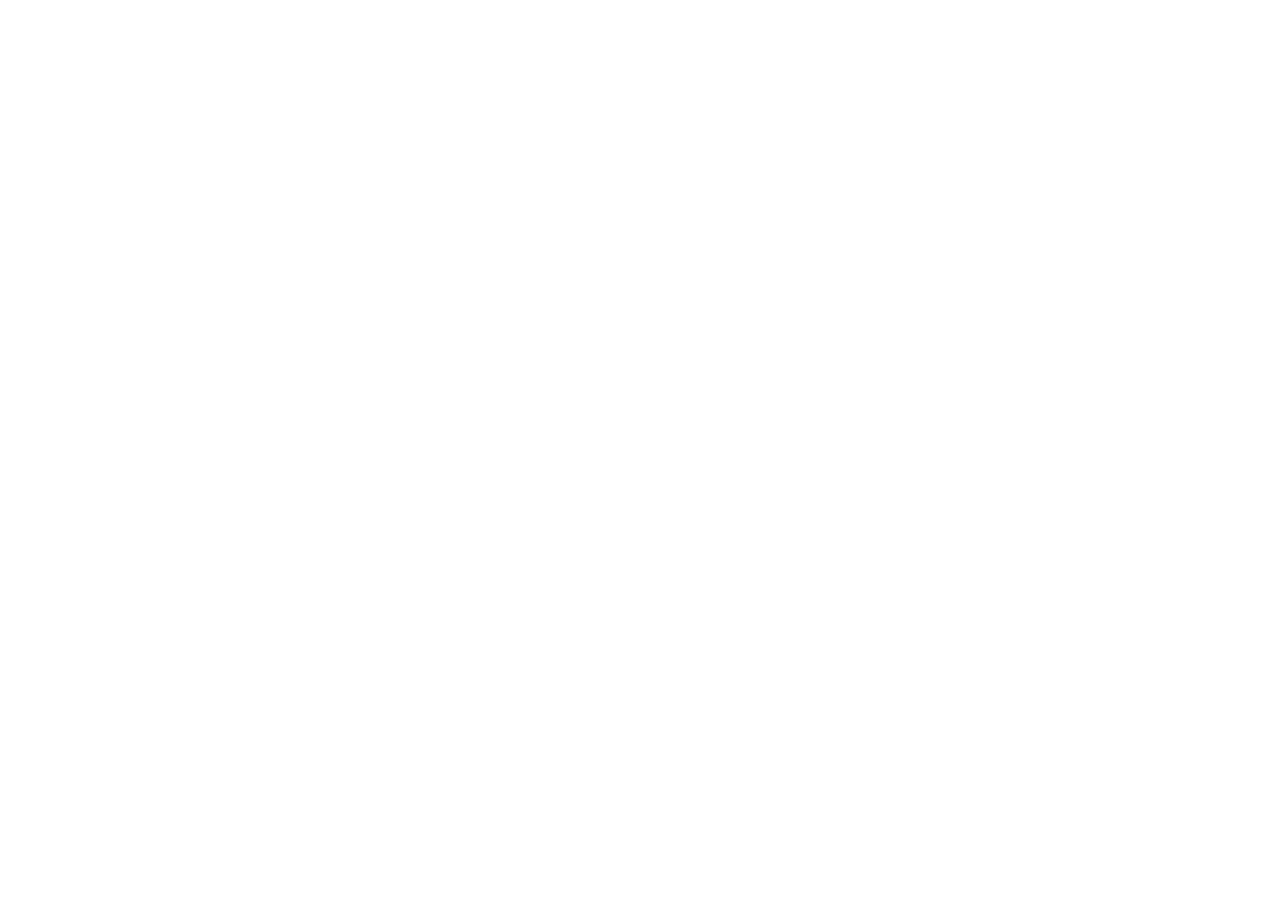
==== Index.html @ 3fca9f95 "Шаблон сайта" ====
<!DOCTYPE html>
<html lang="en">
  <head>
    <meta charset="UTF-8" />
    <meta name="viewport" content="width=device-width, initial-scale=1.0" />
    <link rel="stylesheet" href="style.css" />
    <title>Abito</title>
  </head>
  <body></body>
</html>
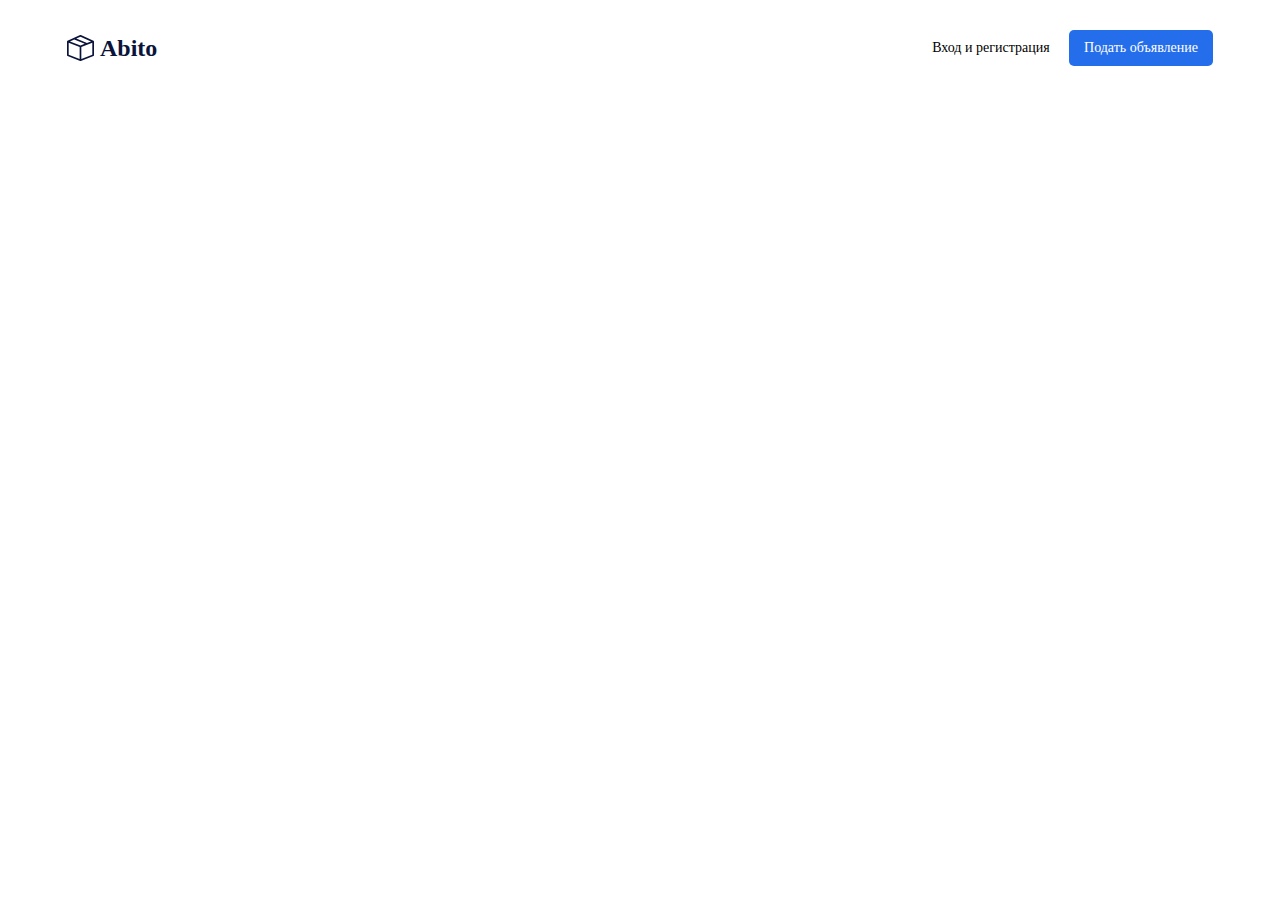
==== commit 59f03c23: "Сверстана шапка" ====
--- a/Index.html
+++ b/Index.html
@@ -6,5 +6,24 @@
     <link rel="stylesheet" href="style.css" />
     <title>Abito</title>
   </head>
-  <body></body>
+  <body>
+    <header>
+      <div class="container">
+        <div class="header-box">
+          <div class="header-logo">
+            <img src="./icon/kub.svg" alt="kub" />
+            <span>Abito</span>
+          </div>
+          <div class="header-controls">
+            <button class="btn btn-outline">Вход и регистрация</button>
+            <button class="btn btn-primary">Подать объявление</button>
+          </div>
+
+          <div class="header-burger">
+            <img src="./icon/Menu1.svg" alt="Menu1" />
+          </div>
+        </div>
+      </div>
+    </header>
+  </body>
 </html>
--- a/style.css
+++ b/style.css
@@ -0,0 +1,94 @@
+* {
+  margin: 0;
+  padding: 0;
+  box-sizing: border-box;
+  font-family: sans-serif;
+}
+.container {
+  max-width: 1170px;
+  padding: 0 12px;
+  margin: 0 auto;
+}
+
+.header-box {
+  padding-top: 30px;
+  padding-bottom: 24px;
+  display: flex;
+  justify-content: space-between;
+  align-items: center;
+}
+
+.header-logo {
+  display: flex;
+  justify-content: flex-start;
+  gap: 6px;
+  align-items: center;
+}
+
+.header-logo span {
+  color: rgb(10, 20, 58);
+  font-family: Roboto;
+  font-size: 24px;
+  font-weight: 700;
+  line-height: 28px;
+  letter-spacing: 0%;
+  text-align: left;
+}
+
+.header-burger {
+  width: 30px;
+  height: 19px;
+  display: none;
+}
+
+.btn {
+  padding: 10px 15px 10px 15px;
+  border-radius: 5px;
+  border: none;
+}
+
+.btn-outline {
+  font-family: Roboto;
+  font-size: 14px;
+  font-weight: 400;
+  line-height: 16px;
+  text-align: center;
+  background-color: transparent;
+  cursor: pointer;
+}
+
+.btn-primary {
+  color: rgb(255, 255, 255);
+  font-family: Roboto;
+  font-size: 14px;
+  font-weight: 400;
+  line-height: 16px;
+  text-align: center;
+  background: rgb(37, 110, 235);
+}
+
+@media (max-width: 1200px) {
+  .container {
+    max-width: 930px;
+  }
+}
+
+@media (max-width: 991px) {
+  .container {
+    max-width: 730px;
+  }
+}
+
+@media (max-width: 786px) {
+  .container {
+    max-width: 100%;
+  }
+
+  .header-burger {
+    display: block;
+  }
+
+  .header-controls {
+    display: none;
+  }
+}
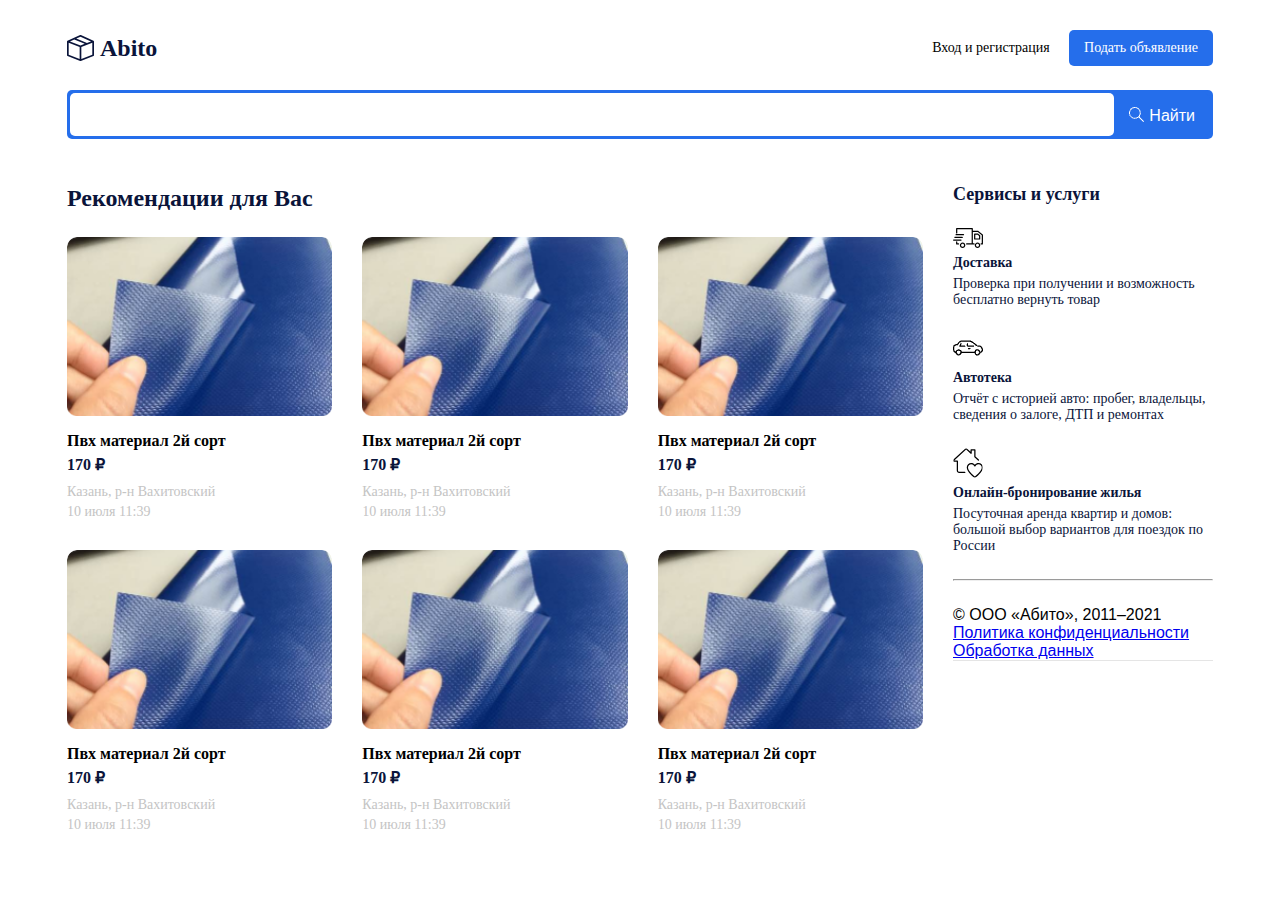
==== commit 4d6dd099: "Сверстана страница картинок" ====
--- a/Index.html
+++ b/Index.html
@@ -25,5 +25,200 @@
         </div>
       </div>
     </header>
+    <main>
+      <section class="search">
+        <div class="container">
+          <div class="search-box">
+            <input type="text" />
+            <button class="btn btn-primary search-btn">
+              <img class="search-btn_icon" src="./icon/lupa.png" alt="lupa" />
+              <span class="search-btn_text">Найти</span>
+            </button>
+          </div>
+        </div>
+      </section>
+      <section class="content">
+        <div class="container">
+          <div class="content-box">
+            <div class="content-main">
+              <h2 class="content-main_title">Рекомендации для Вас</h2>
+              <div class="content-main_list">
+                <a href="#" class="content-main_list-item">
+                  <img
+                    class="content-main_list-item_img"
+                    src="./img/plenka.png"
+                    alt="plenka"
+                  />
+                  <h5 class="content-main_list-item_title">
+                    Пвх материал 2й сорт
+                  </h5>
+                  <strong class="content-main_list-item_price">170 ₽</strong>
+                  <div class="content-main_list-item-desc_box">
+                    <span class="content-main_list-item_desc"
+                      >Казань, р-н Вахитовский</span
+                    >
+                    <span class="content-main_list-item_desc"
+                      >10 июля 11:39</span
+                    >
+                  </div>
+                </a>
+                <a href="#" class="content-main_list-item">
+                  <img
+                    class="content-main_list-item_img"
+                    src="./img/plenka.png"
+                    alt="plenka"
+                  />
+                  <h5 class="content-main_list-item_title">
+                    Пвх материал 2й сорт
+                  </h5>
+                  <strong class="content-main_list-item_price">170 ₽</strong>
+                  <div class="content-main_list-item-desc_box">
+                    <span class="content-main_list-item_desc"
+                      >Казань, р-н Вахитовский</span
+                    >
+                    <span class="content-main_list-item_desc"
+                      >10 июля 11:39</span
+                    >
+                  </div>
+                </a>
+                <a href="#" class="content-main_list-item">
+                  <img
+                    class="content-main_list-item_img"
+                    src="./img/plenka.png"
+                    alt="plenka"
+                  />
+                  <h5 class="content-main_list-item_title">
+                    Пвх материал 2й сорт
+                  </h5>
+                  <strong class="content-main_list-item_price">170 ₽</strong>
+                  <div class="content-main_list-item-desc_box">
+                    <span class="content-main_list-item_desc"
+                      >Казань, р-н Вахитовский</span
+                    >
+                    <span class="content-main_list-item_desc"
+                      >10 июля 11:39</span
+                    >
+                  </div>
+                </a>
+                <a href="#" class="content-main_list-item">
+                  <img
+                    class="content-main_list-item_img"
+                    src="./img/plenka.png"
+                    alt="plenka"
+                  />
+                  <h5 class="content-main_list-item_title">
+                    Пвх материал 2й сорт
+                  </h5>
+                  <strong class="content-main_list-item_price">170 ₽</strong>
+                  <div class="content-main_list-item-desc_box">
+                    <span class="content-main_list-item_desc"
+                      >Казань, р-н Вахитовский</span
+                    >
+                    <span class="content-main_list-item_desc"
+                      >10 июля 11:39</span
+                    >
+                  </div>
+                </a>
+                <a href="#" class="content-main_list-item">
+                  <img
+                    class="content-main_list-item_img"
+                    src="./img/plenka.png"
+                    alt="plenka"
+                  />
+                  <h5 class="content-main_list-item_title">
+                    Пвх материал 2й сорт
+                  </h5>
+                  <strong class="content-main_list-item_price">170 ₽</strong>
+                  <div class="content-main_list-item-desc_box">
+                    <span class="content-main_list-item_desc"
+                      >Казань, р-н Вахитовский</span
+                    >
+                    <span class="content-main_list-item_desc"
+                      >10 июля 11:39</span
+                    >
+                  </div>
+                </a>
+                <a href="#" class="content-main_list-item">
+                  <img
+                    class="content-main_list-item_img"
+                    src="./img/plenka.png"
+                    alt="plenka"
+                  />
+                  <h5 class="content-main_list-item_title">
+                    Пвх материал 2й сорт
+                  </h5>
+                  <strong class="content-main_list-item_price">170 ₽</strong>
+                  <div class="content-main_list-item-desc_box">
+                    <span class="content-main_list-item_desc"
+                      >Казань, р-н Вахитовский</span
+                    >
+                    <span class="content-main_list-item_desc"
+                      >10 июля 11:39</span
+                    >
+                  </div>
+                </a>
+              </div>
+            </div>
+            <div class="content-side">
+              <h3 class="content-side_title">Сервисы и услуги</h3>
+              <div class="content-side_box">
+                <div class="content-side_list">
+                  <div class="content-side_list-item">
+                    <img
+                      class="content-side_list-img"
+                      src="./icon/gruz.svg"
+                      alt="gruz"
+                    />
+                    <h5 class="content-side_list-title">Доставка</h5>
+                    <p class="content-side_list-text">
+                      Проверка при получении и возможность бесплатно вернуть
+                      товар
+                    </p>
+                  </div>
+                  <div class="content-side_list-item">
+                    <img
+                      class="content-side_list-img"
+                      src="./icon/avto.png"
+                      alt="avto"
+                    />
+                    <h5 class="content-side_list-title">Автотека</h5>
+                    <p class="content-side_list-text">
+                      Отчёт с историей авто: пробег, владельцы, сведения о
+                      залоге, ДТП и ремонтах
+                    </p>
+                  </div>
+                  <div class="content-side_list-item">
+                    <img
+                      class="content-side_list-img"
+                      src="./icon/love1.svg"
+                      alt="love1"
+                    />
+                    <h5 class="content-side_list-title">
+                      Онлайн-бронирование жилья
+                    </h5>
+                    <p class="content-side_list-text">
+                      Посуточная аренда квартир и домов: большой выбор вариантов
+                      для поездок по России
+                    </p>
+                  </div>
+                  <hr />
+                  <div class="content-side_footer">
+                    <p class="content-side_footer-item">
+                      © ООО «Абито», 2011–2021
+                    </p>
+                    <a class="content-side_footer-item" href="#"
+                      >Политика конфиденциальности</a
+                    >
+                    <a class="content-side_footer-item" href="#"
+                      >Обработка данных</a
+                    >
+                  </div>
+                </div>
+              </div>
+            </div>
+          </div>
+        </div>
+      </section>
+    </main>
   </body>
 </html>
--- a/style.css
+++ b/style.css
@@ -67,16 +67,210 @@
   background: rgb(37, 110, 235);
 }
 
+.search {
+  margin-bottom: 45px;
+}
+
+.search-box {
+  width: 100%;
+  border-radius: 5px;
+  background-color: rgb(37, 110, 235);
+  padding: 3px;
+  display: flex;
+  align-items: center;
+  justify-content: flex-start;
+}
+
+.search-box input {
+  flex-grow: 1;
+  padding: 14px 22px;
+  border-radius: 5px;
+  outline: none;
+  border: none;
+  min-width: 0;
+}
+
+.search-btn {
+  display: flex;
+  align-items: center;
+  gap: 3px;
+}
+
+.search-btn .search-btn_text {
+  margin-left: 2px;
+  padding-top: 2px;
+  font-size: 16px;
+  line-height: 19px;
+}
+
+.search-btn .search-btn_icon {
+  width: 15px;
+  height: 15px;
+}
+
+.content-box {
+  display: flex;
+  justify-content: space-between;
+  align-items: flex-start;
+  gap: 30px;
+}
+
+.content {
+  padding-bottom: 50px;
+}
+
+.content-main {
+  flex-grow: 1;
+}
+
+.content-side {
+  width: 260px;
+  min-width: 260px;
+}
+
+.content-main_title {
+  color: rgb(10, 20, 58);
+  font-family: Roboto;
+  font-size: 24px;
+  font-weight: 700;
+  line-height: 28px;
+  text-align: left;
+  margin-top: 0;
+  margin-bottom: 25px;
+}
+
+.content-main_list {
+  display: flex;
+  justify-content: space-between;
+  flex-wrap: wrap;
+  row-gap: 30px;
+}
+
+.content-main_list-item {
+  width: calc((100% - 60px) / 3);
+  display: flex;
+  flex-direction: column;
+  align-items: flex-start;
+  border-radius: 10px;
+  overflow: hidden;
+  text-decoration: none;
+}
+
+.content-main_list-item_img {
+  width: 100%;
+}
+
+.content-main_list-item_title {
+  margin-top: 15px;
+  margin-bottom: 5px;
+  color: #000;
+  font-family: Roboto;
+  font-size: 16px;
+  font-weight: 700;
+  line-height: 19px;
+  text-align: left;
+}
+
+.content-main_list-item:hover .content-main_list-item_title {
+  color: rgb(37, 110, 235);
+}
+
+.content-main_list-item_price {
+  color: rgb(10, 20, 58);
+  font-family: Roboto;
+  font-size: 16px;
+  font-weight: 700;
+  line-height: 19px;
+  text-align: left;
+  margin-bottom: 10px;
+}
+
+.content-main_list-item-desc_box {
+  display: flex;
+  flex-direction: column;
+  gap: 4px;
+}
+
+.content-main_list-item_desc {
+  color: rgb(196, 196, 196);
+  font-family: Roboto;
+  font-size: 14px;
+  font-weight: 400;
+  line-height: 16px;
+  text-align: left;
+}
+
+.content-side_title {
+  color: rgb(10, 20, 58);
+  font-family: Roboto;
+  font-size: 18px;
+  font-weight: 700;
+  line-height: 21px;
+  text-align: left;
+  margin-bottom: 23px;
+}
+
+.content-side_list {
+  display: flex;
+  flex-direction: column;
+  justify-content: space-between;
+  gap: 25px;
+  height: 100%;
+  border-bottom: 1px solid rgb(229, 229, 229);
+
+.content-side_list-title {
+  margin-top: 7px;
+  margin-bottom: 5px;
+  color: rgb(10, 20, 58);
+  font-family: Roboto;
+  font-size: 14px;
+  font-weight: 700;
+  line-height: 16px;
+  text-align: left;
+}
+
+.content-side_list-text {
+  color: rgb(10, 20, 58);
+  font-family: Roboto;
+  font-size: 14px;
+  font-weight: 400;
+  line-height: 16px;
+  text-align: left;
+}
+
+.content-side_list-item {
+  display: flex;
+  flex-direction: column;
+  align-items: flex-start;
+}
+
+
 @media (max-width: 1200px) {
   .container {
     max-width: 930px;
   }
+  .content-main_list-item {
+    width: calc((100% - 30px) / 2);
+  }
 }
 
 @media (max-width: 991px) {
   .container {
     max-width: 730px;
   }
+
+  .content-box {
+    flex-direction: column;
+    justify-content: start;
+  }
+
+  .content-main {
+    width: 100%;
+  }
+
+  .content-side {
+    width: 100%;
+  }
 }
 
 @media (max-width: 786px) {
@@ -91,4 +285,14 @@
   .header-controls {
     display: none;
   }
-}
+
+  .search-btn_text {
+    display: none;
+  }
+}
+
+@media (max-width: 480px) {
+  .content-main_list-item {
+    width: 100%;
+  }
+}
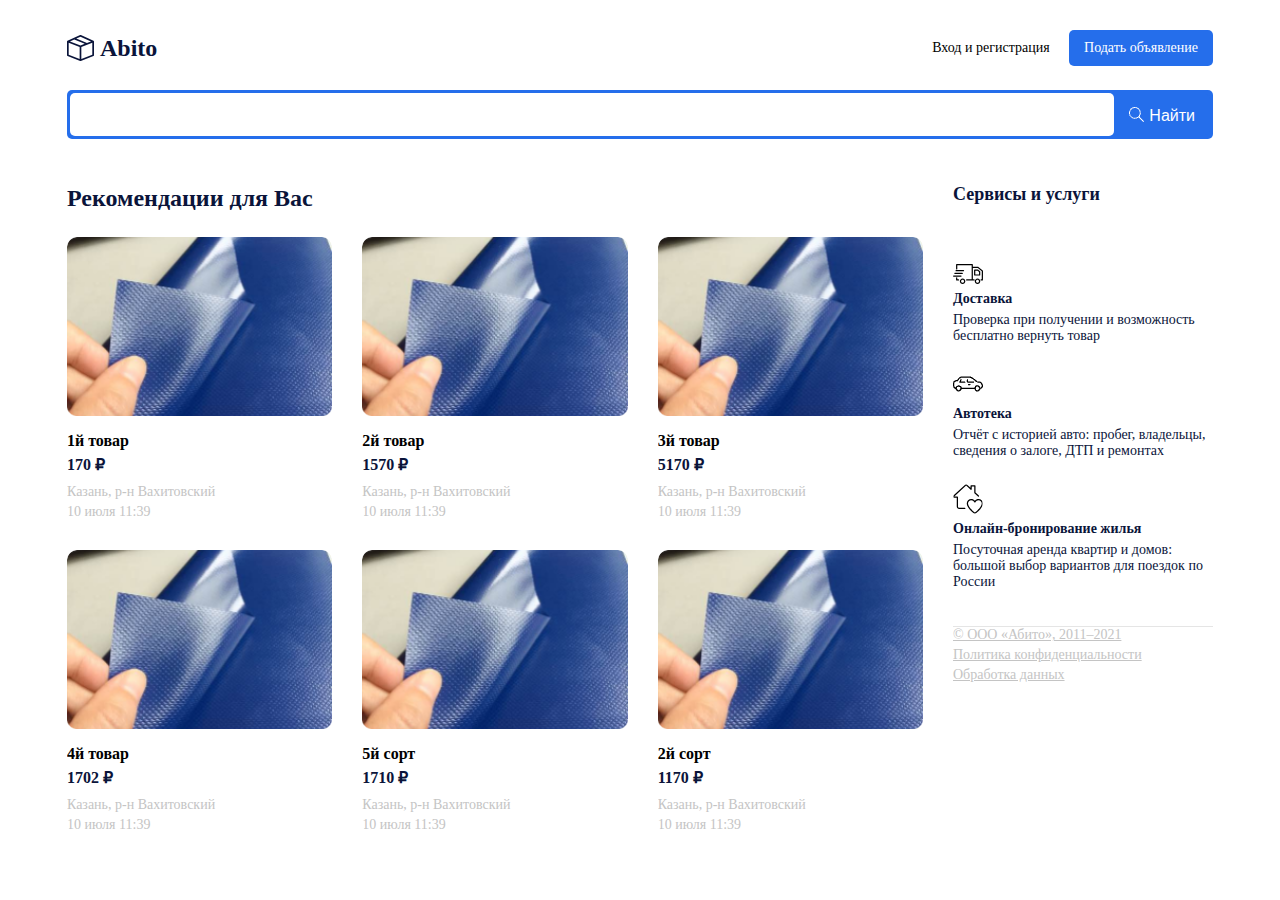
==== commit fedcc919: "Сверстан поиск по сайту" ====
--- a/Index.html
+++ b/Index.html
@@ -10,10 +10,10 @@
     <header>
       <div class="container">
         <div class="header-box">
-          <div class="header-logo">
+          <a href="#" class="header-logo">
             <img src="./icon/kub.svg" alt="kub" />
             <span>Abito</span>
-          </div>
+          </a>
           <div class="header-controls">
             <button class="btn btn-outline">Вход и регистрация</button>
             <button class="btn btn-primary">Подать объявление</button>
@@ -43,120 +43,120 @@
             <div class="content-main">
               <h2 class="content-main_title">Рекомендации для Вас</h2>
               <div class="content-main_list">
-                <a href="#" class="content-main_list-item">
-                  <img
-                    class="content-main_list-item_img"
-                    src="./img/plenka.png"
-                    alt="plenka"
-                  />
-                  <h5 class="content-main_list-item_title">
-                    Пвх материал 2й сорт
-                  </h5>
-                  <strong class="content-main_list-item_price">170 ₽</strong>
-                  <div class="content-main_list-item-desc_box">
-                    <span class="content-main_list-item_desc"
-                      >Казань, р-н Вахитовский</span
-                    >
-                    <span class="content-main_list-item_desc"
-                      >10 июля 11:39</span
-                    >
-                  </div>
-                </a>
-                <a href="#" class="content-main_list-item">
-                  <img
-                    class="content-main_list-item_img"
-                    src="./img/plenka.png"
-                    alt="plenka"
-                  />
-                  <h5 class="content-main_list-item_title">
-                    Пвх материал 2й сорт
-                  </h5>
-                  <strong class="content-main_list-item_price">170 ₽</strong>
-                  <div class="content-main_list-item-desc_box">
-                    <span class="content-main_list-item_desc"
-                      >Казань, р-н Вахитовский</span
-                    >
-                    <span class="content-main_list-item_desc"
-                      >10 июля 11:39</span
-                    >
-                  </div>
-                </a>
-                <a href="#" class="content-main_list-item">
-                  <img
-                    class="content-main_list-item_img"
-                    src="./img/plenka.png"
-                    alt="plenka"
-                  />
-                  <h5 class="content-main_list-item_title">
-                    Пвх материал 2й сорт
-                  </h5>
-                  <strong class="content-main_list-item_price">170 ₽</strong>
-                  <div class="content-main_list-item-desc_box">
-                    <span class="content-main_list-item_desc"
-                      >Казань, р-н Вахитовский</span
-                    >
-                    <span class="content-main_list-item_desc"
-                      >10 июля 11:39</span
-                    >
-                  </div>
-                </a>
-                <a href="#" class="content-main_list-item">
-                  <img
-                    class="content-main_list-item_img"
-                    src="./img/plenka.png"
-                    alt="plenka"
-                  />
-                  <h5 class="content-main_list-item_title">
-                    Пвх материал 2й сорт
-                  </h5>
-                  <strong class="content-main_list-item_price">170 ₽</strong>
-                  <div class="content-main_list-item-desc_box">
-                    <span class="content-main_list-item_desc"
-                      >Казань, р-н Вахитовский</span
-                    >
-                    <span class="content-main_list-item_desc"
-                      >10 июля 11:39</span
-                    >
-                  </div>
-                </a>
-                <a href="#" class="content-main_list-item">
-                  <img
-                    class="content-main_list-item_img"
-                    src="./img/plenka.png"
-                    alt="plenka"
-                  />
-                  <h5 class="content-main_list-item_title">
-                    Пвх материал 2й сорт
-                  </h5>
-                  <strong class="content-main_list-item_price">170 ₽</strong>
-                  <div class="content-main_list-item-desc_box">
-                    <span class="content-main_list-item_desc"
-                      >Казань, р-н Вахитовский</span
-                    >
-                    <span class="content-main_list-item_desc"
-                      >10 июля 11:39</span
-                    >
-                  </div>
-                </a>
-                <a href="#" class="content-main_list-item">
-                  <img
-                    class="content-main_list-item_img"
-                    src="./img/plenka.png"
-                    alt="plenka"
-                  />
-                  <h5 class="content-main_list-item_title">
-                    Пвх материал 2й сорт
-                  </h5>
-                  <strong class="content-main_list-item_price">170 ₽</strong>
-                  <div class="content-main_list-item-desc_box">
-                    <span class="content-main_list-item_desc"
-                      >Казань, р-н Вахитовский</span
-                    >
-                    <span class="content-main_list-item_desc"
-                      >10 июля 11:39</span
-                    >
-                  </div>
-                </a>
+                <!-- <a href="product.html" class="content-main_list-item">
+                  <img
+                    class="content-main_list-item_img"
+                    src="./img/plenka.png"
+                    alt="plenka"
+                  />
+                  <h5 class="content-main_list-item_title">
+                    Пвх материал 2й сорт
+                  </h5>
+                  <strong class="content-main_list-item_price">170 ₽</strong>
+                  <div class="content-main_list-item-desc_box">
+                    <span class="content-main_list-item_desc"
+                      >Казань, р-н Вахитовский</span
+                    >
+                    <span class="content-main_list-item_desc"
+                      >10 июля 11:39</span
+                    >
+                  </div>
+                </a>
+                <a href="product.html" class="content-main_list-item">
+                  <img
+                    class="content-main_list-item_img"
+                    src="./img/plenka.png"
+                    alt="plenka"
+                  />
+                  <h5 class="content-main_list-item_title">
+                    Пвх материал 2й сорт
+                  </h5>
+                  <strong class="content-main_list-item_price">170 ₽</strong>
+                  <div class="content-main_list-item-desc_box">
+                    <span class="content-main_list-item_desc"
+                      >Казань, р-н Вахитовский</span
+                    >
+                    <span class="content-main_list-item_desc"
+                      >10 июля 11:39</span
+                    >
+                  </div>
+                </a>
+                <a href="product.html" class="content-main_list-item">
+                  <img
+                    class="content-main_list-item_img"
+                    src="./img/plenka.png"
+                    alt="plenka"
+                  />
+                  <h5 class="content-main_list-item_title">
+                    Пвх материал 2й сорт
+                  </h5>
+                  <strong class="content-main_list-item_price">170 ₽</strong>
+                  <div class="content-main_list-item-desc_box">
+                    <span class="content-main_list-item_desc"
+                      >Казань, р-н Вахитовский</span
+                    >
+                    <span class="content-main_list-item_desc"
+                      >10 июля 11:39</span
+                    >
+                  </div>
+                </a>
+                <a href="product.html" class="content-main_list-item">
+                  <img
+                    class="content-main_list-item_img"
+                    src="./img/plenka.png"
+                    alt="plenka"
+                  />
+                  <h5 class="content-main_list-item_title">
+                    Пвх материал 2й сорт
+                  </h5>
+                  <strong class="content-main_list-item_price">170 ₽</strong>
+                  <div class="content-main_list-item-desc_box">
+                    <span class="content-main_list-item_desc"
+                      >Казань, р-н Вахитовский</span
+                    >
+                    <span class="content-main_list-item_desc"
+                      >10 июля 11:39</span
+                    >
+                  </div>
+                </a>
+                <a href="product.html" class="content-main_list-item">
+                  <img
+                    class="content-main_list-item_img"
+                    src="./img/plenka.png"
+                    alt="plenka"
+                  />
+                  <h5 class="content-main_list-item_title">
+                    Пвх материал 2й сорт
+                  </h5>
+                  <strong class="content-main_list-item_price">170 ₽</strong>
+                  <div class="content-main_list-item-desc_box">
+                    <span class="content-main_list-item_desc"
+                      >Казань, р-н Вахитовский</span
+                    >
+                    <span class="content-main_list-item_desc"
+                      >10 июля 11:39</span
+                    >
+                  </div>
+                </a>
+                <a href="product.html" class="content-main_list-item">
+                  <img
+                    class="content-main_list-item_img"
+                    src="./img/plenka.png"
+                    alt="plenka"
+                  />
+                  <h5 class="content-main_list-item_title">
+                    Пвх материал 2й сорт
+                  </h5>
+                  <strong class="content-main_list-item_price">170 ₽</strong>
+                  <div class="content-main_list-item-desc_box">
+                    <span class="content-main_list-item_desc"
+                      >Казань, р-н Вахитовский</span
+                    >
+                    <span class="content-main_list-item_desc"
+                      >10 июля 11:39</span
+                    >
+                  </div>
+                </a> -->
               </div>
             </div>
             <div class="content-side">
@@ -201,18 +201,17 @@
                       для поездок по России
                     </p>
                   </div>
-                  <hr />
-                  <div class="content-side_footer">
-                    <p class="content-side_footer-item">
-                      © ООО «Абито», 2011–2021
-                    </p>
-                    <a class="content-side_footer-item" href="#"
-                      >Политика конфиденциальности</a
-                    >
-                    <a class="content-side_footer-item" href="#"
-                      >Обработка данных</a
-                    >
-                  </div>
+                </div>
+                <div class="content-side_footer">
+                  <p class="content-side_footer-item">
+                    © ООО «Абито», 2011–2021
+                  </p>
+                  <a class="content-side_footer-item" href="#"
+                    >Политика конфиденциальности</a
+                  >
+                  <a class="content-side_footer-item" href="#"
+                    >Обработка данных</a
+                  >
                 </div>
               </div>
             </div>
@@ -220,5 +219,6 @@
         </div>
       </section>
     </main>
+    <script src="script.js"></script>
   </body>
 </html>
--- a/style.css
+++ b/style.css
@@ -23,6 +23,7 @@
   justify-content: flex-start;
   gap: 6px;
   align-items: center;
+  text-decoration: none;
 }
 
 .header-logo span {
@@ -217,6 +218,9 @@
   gap: 25px;
   height: 100%;
   border-bottom: 1px solid rgb(229, 229, 229);
+  padding-bottom: 36px;
+  padding-top: 36px;
+}
 
 .content-side_list-title {
   margin-top: 7px;
@@ -244,6 +248,60 @@
   align-items: flex-start;
 }
 
+.content-side_footer {
+  display: flex;
+  flex-direction: column;
+  justify-content: flex-end;
+  gap: 4px;
+  height: 100%;
+}
+
+.content-side_footer-item {
+  color: rgb(196, 196, 196);
+  margin: 0;
+  font-family: Roboto;
+  font-size: 14px;
+  font-weight: 400;
+  line-height: 16px;
+  text-align: left;
+  text-decoration-line: underline;
+}
+
+.content-product {
+  display: flex;
+  flex-grow: 1;
+  gap: 30px;
+}
+
+.content-product_left {
+  flex-basis: 50%;
+}
+
+.content-product_right {
+  flex-basis: 50%;
+}
+
+.content-product_title .content-product_price {
+  color: rgb(10, 20, 58);
+  font-family: Roboto;
+  font-size: 24px;
+  font-weight: 700;
+  line-height: 28px;
+  text-align: left;
+}
+
+.content-product_img {
+  width: 100%;
+}
+
+.content-product_text {
+  color: rgb(10, 20, 58);
+  font-family: Roboto;
+  font-size: 14px;
+  font-weight: 400;
+  line-height: 140%;
+  text-align: left;
+}
 
 @media (max-width: 1200px) {
   .container {
@@ -271,6 +329,21 @@
   .content-side {
     width: 100%;
   }
+
+  .content-product {
+    font-display: column;
+    width: 100%;
+  }
+
+  .content-product_left {
+    flex-basis: 100%;
+    width: 100%;
+  }
+
+  .content-product_right {
+    flex-basis: 100%;
+    width: 100%;
+  }
 }
 
 @media (max-width: 786px) {
